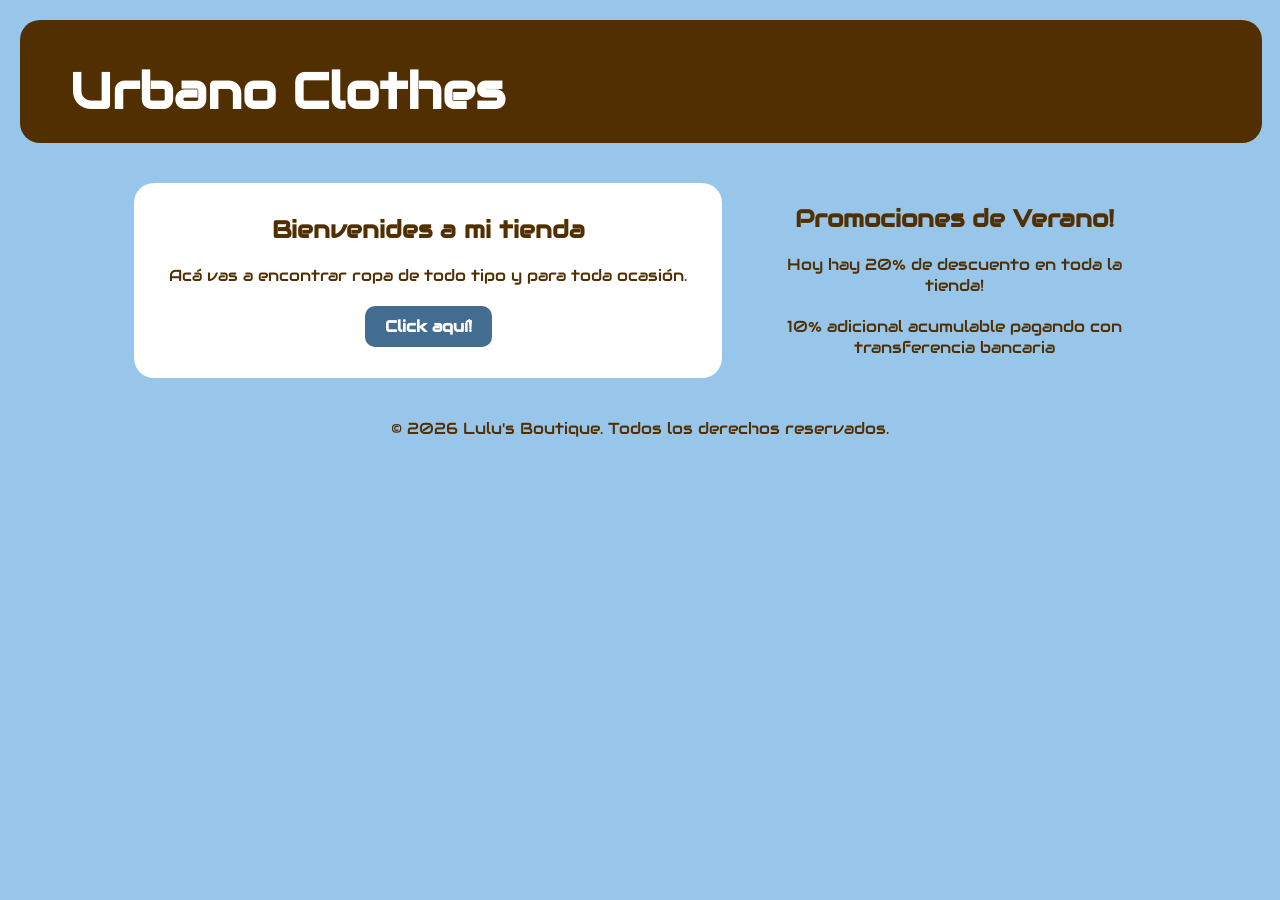
==== index.html @ 59c5aa85 "Agregue una imagen al fondo y cambie el esquema de colores de la pagina para que tenga mas sentido" ====
<!DOCTYPE html>
<html lang="es">
<head>
    <meta charset="UTF-8">
    <meta name="viewport" content="width=device-width, initial-scale=1.0">
    <link rel="preconnect" href="https://fonts.googleapis.com">
    <link rel="preconnect" href="https://fonts.gstatic.com" crossorigin>
    <link href="https://fonts.googleapis.com/css2?family=Audiowide&display=swap" rel="stylesheet">
    <link rel="stylesheet" href="style.css">
    <title>Urbano Clothes</title>
</head>
<body>
    <header class="header">
        <h1>Urbano Clothes</h1>
    </header>
    <main>
        
        <section class="introduccion">
            <h2>Bienvenides a mi tienda</h2>
            <p>Acá vas a encontrar ropa de todo tipo y para toda ocasión.</p>
            <button id="btn">Click aquí!</button>
        </section>
        <section class="promocion">
            <h2>Promociones de Verano!</h2>
            <p>Hoy hay 20% de descuento en toda la tienda!</p>
            <p>10% adicional acumulable pagando con transferencia bancaria</p>
        </section>
    </main>
    <footer>
        <p>© 2026 Lulu's Boutique. Todos los derechos reservados.</p>
    </footer>
</body>
</html>
---- style.css ----
*{
    margin: 0;
    padding: 0;
    box-sizing: border-box;
    font-family: "Audiowide", sans-serif;
}

body {
    background-image: url(https://images.unsplash.com/vector-1765798010015-26cc47ab6e90?fm=jpg&q=60&w=3000&auto=format&fit=crop&ixlib=rb-4.1.0&ixid=M3wxMjA3fDB8MHxwaG90by1wYWdlfHx8fGVufDB8fHx8fA%3D%3D);
    background-size: cover;
    background-repeat: no-repeat;
    background-attachment: fixed;
    background-color: #98c6eb;
    color: #512f00;
}

header{
    display: flex;
    font-size: 25px;
    justify-content: left;
    padding:20px 50px;
    margin: 20px;
    background-color: #512f00;
    color: #ffffff;
    border-radius: 20px;
    width: 97vw;
    height: auto;
}
main{
    display: flex;
    justify-content: center;
}
.introduccion{
    background-color: #ffffff;
    padding: 10px 35px;
    margin: 20px;
    border-radius: 20px;
    width: auto;
    height: auto;
    display: flex;
    flex-direction: column;
    justify-content: center;
    gap: 20px;;
}

.promocion{
    background-color: #98c6eb;
    padding: 20px;
    margin: 20px;
    border-radius: 20px;
    width: 30vw;
    height: auto;
    display: flex;
    flex-direction: column;
    gap: 20px;
}

footer,h1,main{
    text-align: center;
    margin-top: 20px;
}

#btn{   

    background-color: #426d91;
    color: white;
    border: none;
    padding: 10px 20px;
    cursor: pointer;
    align-self: center;
    border-radius: 10px;
    font-size: 16px;
    font-weight: bold;
}

/*media query*/

@media (max-width: 768px) {
    
    header {
        flex-direction: column; 
        height: auto; 
        padding: 20px; 
        gap: 15px; 
    }

    .introduccion {
        height: auto; 
        padding: 40px 20px;    
    }
}
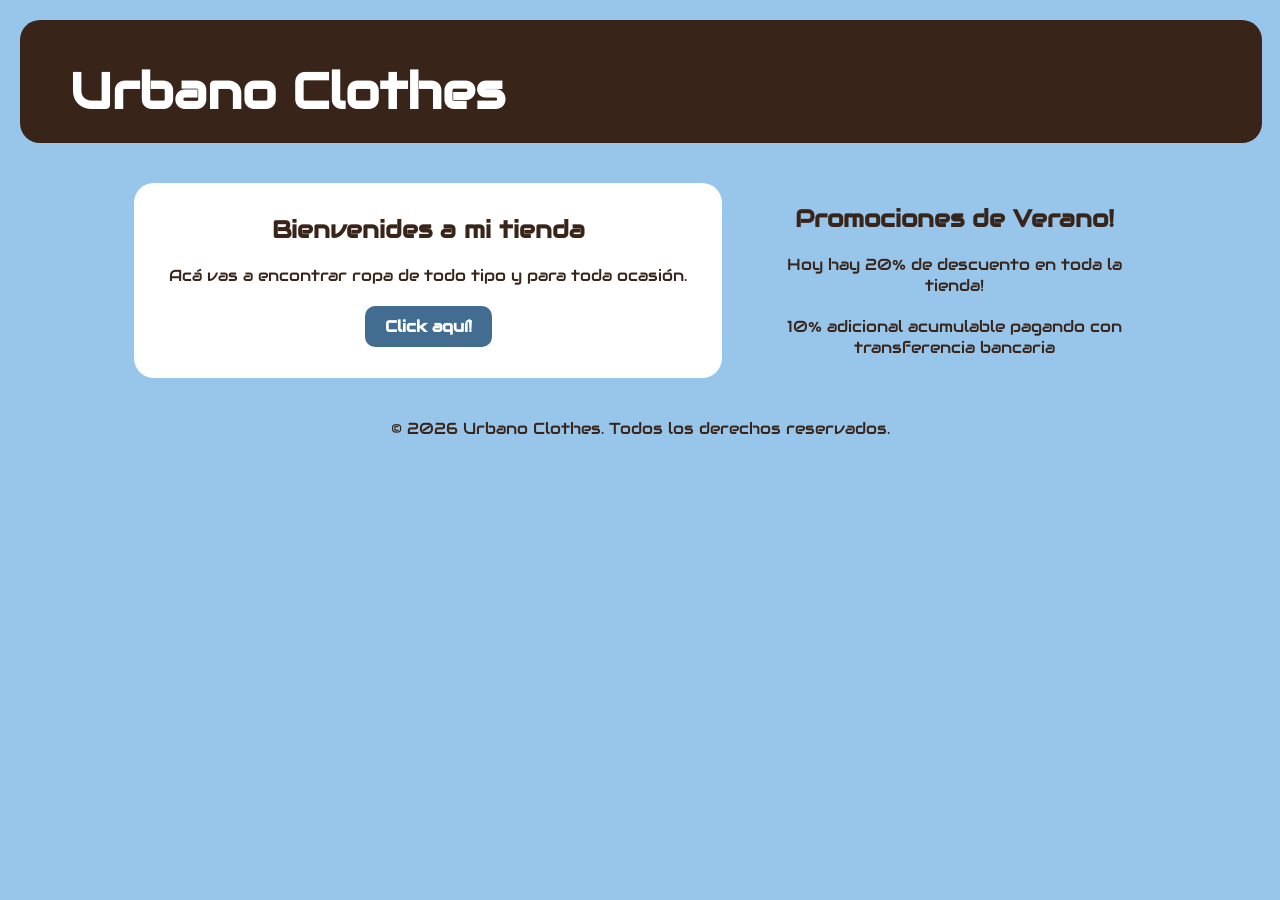
==== commit 5b4c55ae: "cambie el media query de promociones" ====
--- a/index.html
+++ b/index.html
@@ -27,7 +27,7 @@
         </section>
     </main>
     <footer>
-        <p>© 2026 Lulu's Boutique. Todos los derechos reservados.</p>
+        <p>© 2026 Urbano Clothes. Todos los derechos reservados.</p>
     </footer>
 </body>
 </html>
--- a/style.css
+++ b/style.css
@@ -3,6 +3,11 @@
     padding: 0;
     box-sizing: border-box;
     font-family: "Audiowide", sans-serif;
+}
+
+html{
+
+    scroll-behavior: smooth;
 }
 
 body {
@@ -11,7 +16,7 @@
     background-repeat: no-repeat;
     background-attachment: fixed;
     background-color: #98c6eb;
-    color: #512f00;
+    color: #382419;
 }
 
 header{
@@ -20,16 +25,18 @@
     justify-content: left;
     padding:20px 50px;
     margin: 20px;
-    background-color: #512f00;
+    background-color: #382419;
     color: #ffffff;
     border-radius: 20px;
     width: 97vw;
     height: auto;
 }
+
 main{
     display: flex;
     justify-content: center;
 }
+
 .introduccion{
     background-color: #ffffff;
     padding: 10px 35px;
@@ -88,4 +95,10 @@
         height: auto; 
         padding: 40px 20px;    
     }
+
+    .promocion {
+ 
+        height: auto; 
+        padding: 40px 20px;
+    }
 }
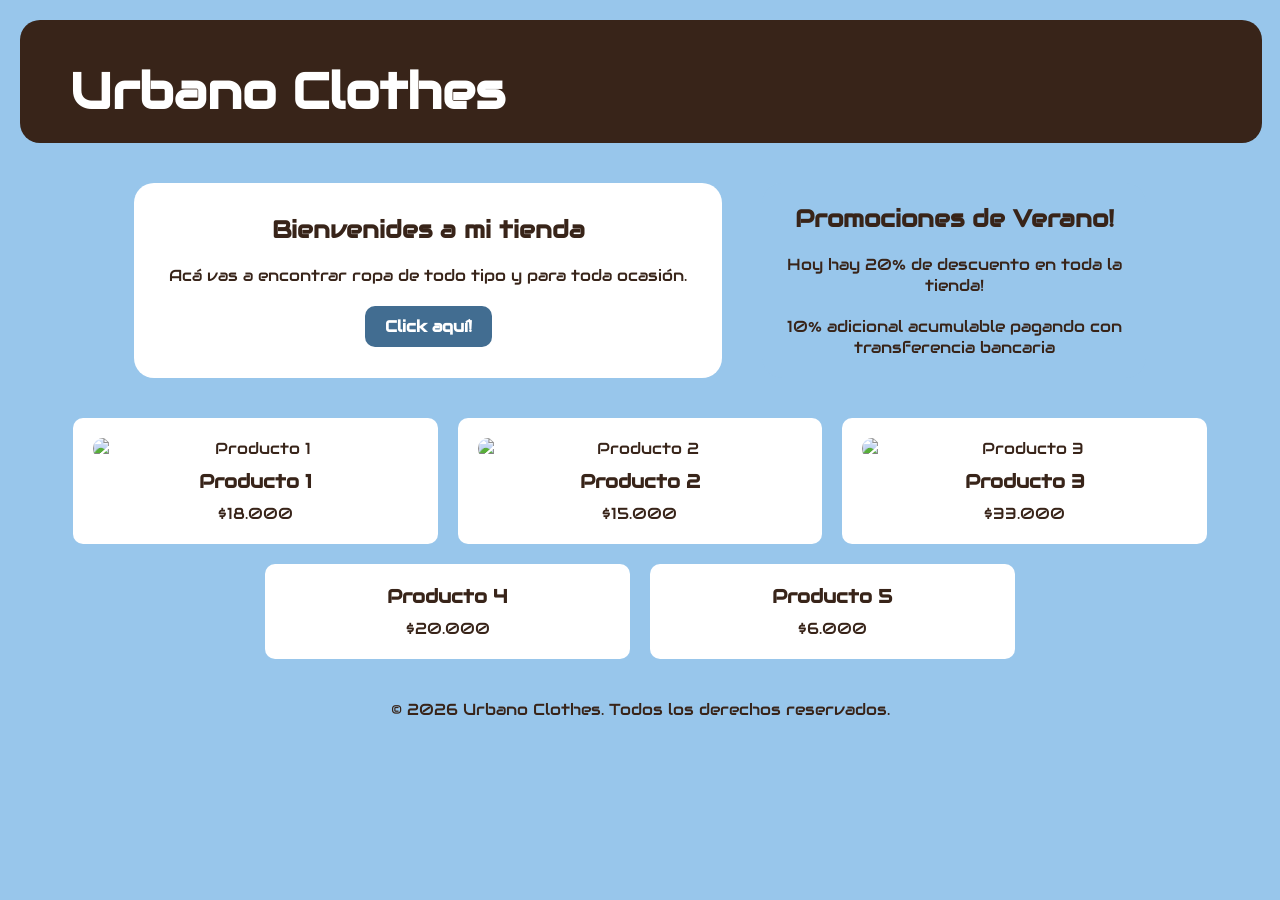
==== commit e0b4614c: "agregue fotos, hice columnas con boxes para los productos." ====
--- a/index.html
+++ b/index.html
@@ -25,6 +25,32 @@
             <p>Hoy hay 20% de descuento en toda la tienda!</p>
             <p>10% adicional acumulable pagando con transferencia bancaria</p>
         </section>
+
+        <div class="grillaProductos">
+            <div class="producto"> 
+                <img src="https://polamarketing.com/wp-content/uploads/2025/08/1.jpg" alt="Producto 1" class="imgProducto">
+                <h3>Producto 1</h3>
+                <p>$18.000</p>
+            </div>
+            <div class="producto"> 
+                <img src="https://img.magnific.com/free-photo/two-beautiful-women-posing-camera-fashionable-clothes_132075-14007.jpg?semt=ais_hybrid&w=740&q=80" alt="Producto 2" class="imgProducto">
+                <h3>Producto 2</h3>
+                <p>$15.000</p>
+            </div>
+            <div class="producto"> 
+                <img src="https://st2.depositphotos.com/1000689/10078/i/950/depositphotos_100781626-stock-photo-fashion-business-model-in-the.jpg" alt="Producto 3" class="imgProducto">
+                <h3>Producto 3</h3>
+                <p>$33.000</p>
+            </div>
+            <div class="producto"> 
+                <h3>Producto 4</h3>
+                <p>$20.000</p>
+            </div>
+            <div class="producto"> 
+                <h3>Producto 5</h3>
+                <p>$6.000</p>
+            </div>
+        </div>
     </main>
     <footer>
         <p>© 2026 Urbano Clothes. Todos los derechos reservados.</p>
--- a/style.css
+++ b/style.css
@@ -35,6 +35,7 @@
 main{
     display: flex;
     justify-content: center;
+    flex-wrap: wrap;
 }
 
 .introduccion{
@@ -62,11 +63,6 @@
     gap: 20px;
 }
 
-footer,h1,main{
-    text-align: center;
-    margin-top: 20px;
-}
-
 #btn{   
 
     background-color: #426d91;
@@ -80,6 +76,41 @@
     font-weight: bold;
 }
 
+.grillaProductos{
+    display: flex;
+    flex-wrap: wrap;
+    justify-content: center;
+    gap: 20px;
+    width: 95vw;
+    margin: 20px;
+}
+
+.producto{
+
+    background-color: white;
+    padding: 20px;
+    border-radius: 10px;
+    display: flex;
+    flex-direction: column;
+    gap: 10px;
+    text-align: center;
+    height: auto;
+    width: 30%;
+}
+
+.imgProducto {
+
+    width: 100%;
+    height: auto;
+    object-fit: cover;
+    border-radius: 10px;
+}
+
+footer,h1,main{
+    text-align: center;
+    margin-top: 20px;
+}
+
 /*media query*/
 
 @media (max-width: 768px) {
@@ -91,13 +122,19 @@
         gap: 15px; 
     }
 
+    main{
+        display: flex;
+        justify-content: center;
+    }
+
     .introduccion {
+        width: 40vw;
         height: auto; 
         padding: 40px 20px;    
     }
 
     .promocion {
- 
+        width: auto;
         height: auto; 
         padding: 40px 20px;
     }
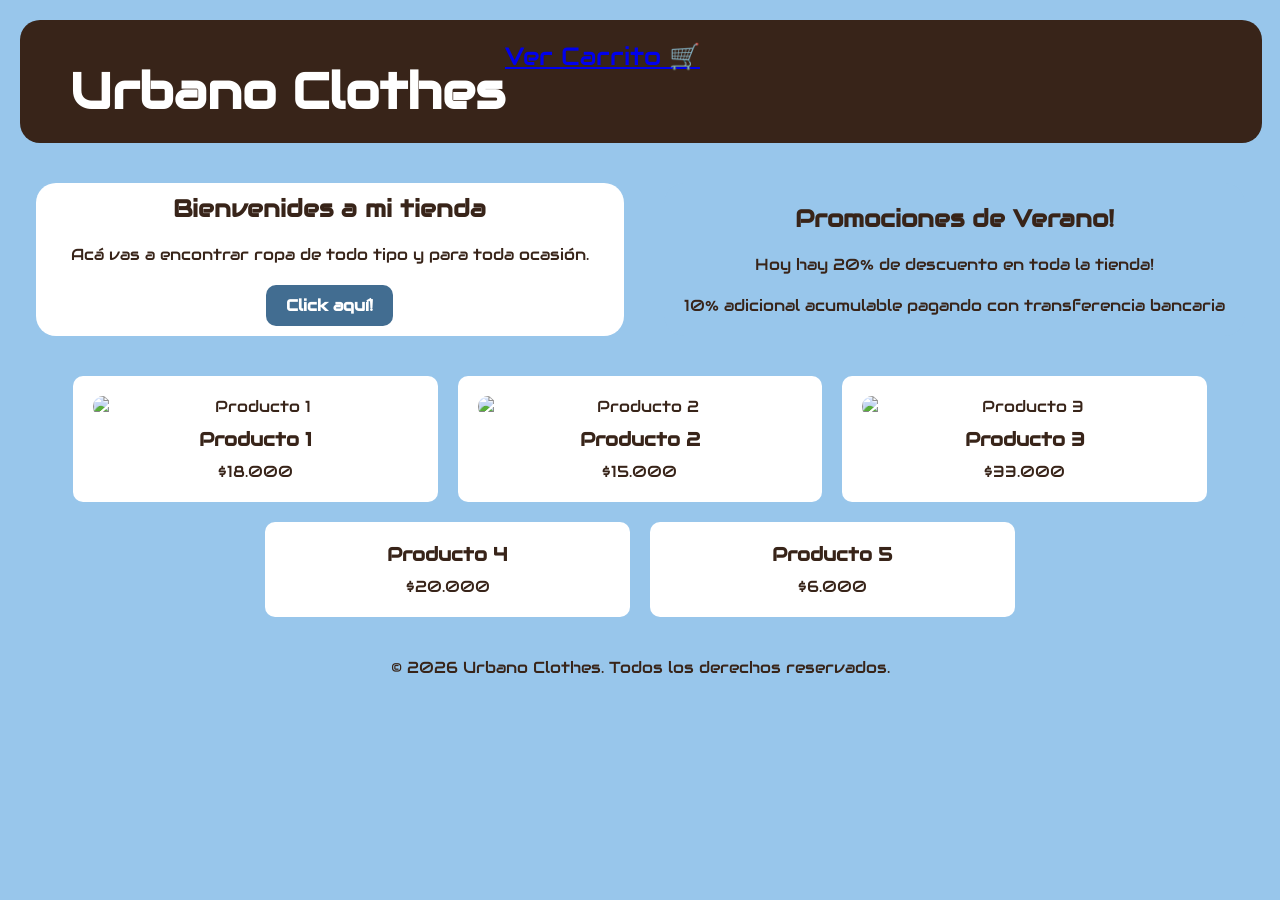
==== commit e2a3c8d0: "agregue el html y css del carrito" ====
--- a/index.html
+++ b/index.html
@@ -12,6 +12,7 @@
 <body>
     <header class="header">
         <h1>Urbano Clothes</h1>
+        <a href="carrito.html" class="link-nav">Ver Carrito 🛒</a>
     </header>
     <main>
         
--- a/style.css
+++ b/style.css
@@ -8,6 +8,8 @@
 html{
 
     scroll-behavior: smooth;
+    scrollbar-width: thin;
+    scrollbar-color: #382419 #98c6eb;
 }
 
 body {
@@ -56,10 +58,11 @@
     padding: 20px;
     margin: 20px;
     border-radius: 20px;
-    width: 30vw;
+    width: auto;
     height: auto;
     display: flex;
     flex-direction: column;
+    justify-content: center;
     gap: 20px;
 }
 
@@ -117,7 +120,8 @@
     
     header {
         flex-direction: column; 
-        height: auto; 
+        height: auto;
+        width: 90vw; 
         padding: 20px; 
         gap: 15px; 
     }
@@ -128,14 +132,19 @@
     }
 
     .introduccion {
-        width: 40vw;
+        width: 90vw;
         height: auto; 
         padding: 40px 20px;    
     }
 
     .promocion {
-        width: auto;
+        width: 90vw;
         height: auto; 
         padding: 40px 20px;
     }
+
+    .producto {
+        width: 80%;
+    }
 }
+
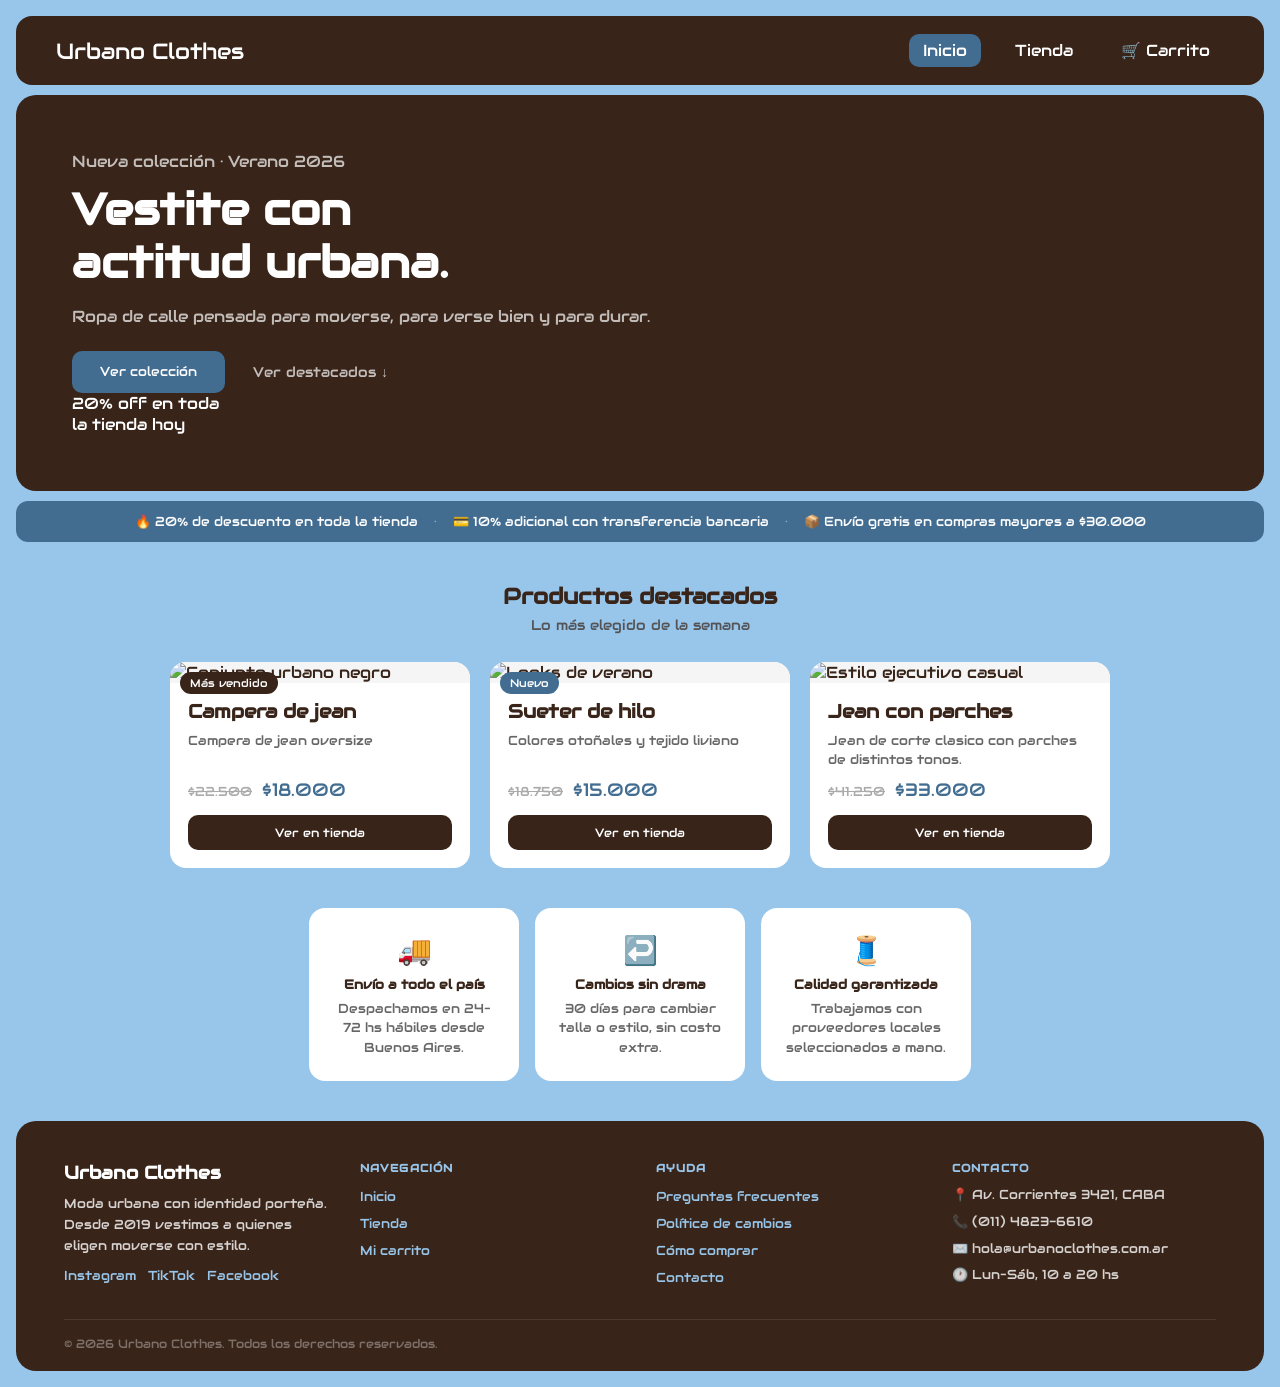
==== commit 70bb6cec: "Añadi la pagina de tienda, cambie las descripciones de los productos y agregue imagenes. Cambie todo" ====
--- a/index.html
+++ b/index.html
@@ -5,56 +5,177 @@
     <meta name="viewport" content="width=device-width, initial-scale=1.0">
     <link rel="preconnect" href="https://fonts.googleapis.com">
     <link rel="preconnect" href="https://fonts.gstatic.com" crossorigin>
-    <link href="https://fonts.googleapis.com/css2?family=Audiowide&display=swap" rel="stylesheet">
+    <link href="https://fonts.googleapis.com/css2?family=Audiowide&family=Inter:wght@400;600&display=swap" rel="stylesheet">
     <link rel="stylesheet" href="style.css">
+    <link rel="stylesheet" href="estilos/carrito.css">
     <title>Urbano Clothes</title>
 </head>
 <body>
+
+    <!-- HEADER -->
     <header class="header">
-        <h1>Urbano Clothes</h1>
-        <a href="carrito.html" class="link-nav">Ver Carrito 🛒</a>
+        <span class="header-logo">Urbano Clothes</span>
+        <nav class="nav-header">
+            <a href="index.html" class="link-nav link-nav--activo">Inicio</a>
+            <a href="pages/tienda.html" class="link-nav">Tienda</a>
+            <a href="pages/carrito.html" class="link-nav">🛒 Carrito</a>
+        </nav>
     </header>
+
+    <section class="hero">
+        <div class="hero-contenido">
+            <p class="hero-eyebrow">Nueva colección · Verano 2026</p>
+            <h2 class="hero-titulo">Vestite con<br>actitud urbana.</h2>
+            <p class="hero-subtitulo">Ropa de calle pensada para moverse, para verse bien y para durar.</p>
+            <div class="hero-botones">
+                <a href="pages/tienda.html" class="btn-hero-principal">Ver colección</a>
+                <a href="#destacados" class="btn-hero-secundario">Ver destacados ↓</a>
+            </div>
+        </div>
+        <div class="hero-badge">
+            <span class="badge-numero">20%</span>
+            <span class="badge-texto">off en toda<br>la tienda hoy</span>
+        </div>
+    </section>
+
+    <!-- BANNER PROMO -->
+    <div class="banner-promo">
+        <span>🔥 20% de descuento en toda la tienda</span>
+        <span class="separador">·</span>
+        <span>💳 10% adicional con transferencia bancaria</span>
+        <span class="separador">·</span>
+        <span>📦 Envío gratis en compras mayores a $30.000</span>
+    </div>
+
     <main>
-        
-        <section class="introduccion">
-            <h2>Bienvenides a mi tienda</h2>
-            <p>Acá vas a encontrar ropa de todo tipo y para toda ocasión.</p>
-            <button id="btn">Click aquí!</button>
-        </section>
-        <section class="promocion">
-            <h2>Promociones de Verano!</h2>
-            <p>Hoy hay 20% de descuento en toda la tienda!</p>
-            <p>10% adicional acumulable pagando con transferencia bancaria</p>
+
+        <!-- DESTACADOS -->
+        <section class="seccion-destacados" id="destacados">
+            <h2 class="seccion-titulo">Productos destacados</h2>
+            <p class="seccion-subtitulo">Lo más elegido de la semana</p>
+
+            <div class="grillaProductos">
+
+                <div class="producto">
+                    <div class="producto-imagen-wrapper">
+                        <img src="https://polamarketing.com/wp-content/uploads/2025/08/1.jpg" alt="Conjunto urbano negro" class="imgProducto">
+                        <span class="producto-tag">Más vendido</span>
+                    </div>
+                    <div class="producto-info">
+                        <h3>Campera de jean</h3>
+                        <p class="producto-descripcion">Campera de jean oversize</p>
+                        <div class="producto-precio-fila">
+                            <span class="precio-tachado">$22.500</span>
+                            <span class="precio-actual">$18.000</span>
+                        </div>
+                        <a href="pages/tienda.html" class="btn-ver">Ver en tienda</a>
+                    </div>
+                </div>
+
+                <div class="producto">
+                    <div class="producto-imagen-wrapper">
+                        <img src="https://img.magnific.com/free-photo/two-beautiful-women-posing-camera-fashionable-clothes_132075-14007.jpg?semt=ais_hybrid&w=740&q=80" alt="Looks de verano" class="imgProducto">
+                        <span class="producto-tag nuevo">Nuevo</span>
+                    </div>
+                    <div class="producto-info">
+                        <h3>Sueter de hilo</h3>
+                        <p class="producto-descripcion">Colores otoñales y tejido liviano</p>
+                        <div class="producto-precio-fila">
+                            <span class="precio-tachado">$18.750</span>
+                            <span class="precio-actual">$15.000</span>
+                        </div>
+                        <a href="pages/tienda.html" class="btn-ver">Ver en tienda</a>
+                    </div>
+                </div>
+
+                <div class="producto">
+                    <div class="producto-imagen-wrapper">
+                        <img src="https://st2.depositphotos.com/1000689/10078/i/950/depositphotos_100781626-stock-photo-fashion-business-model-in-the.jpg" alt="Estilo ejecutivo casual" class="imgProducto">
+                    </div>
+                    <div class="producto-info">
+                        <h3>Jean con parches</h3>
+                        <p class="producto-descripcion">Jean de corte clasico con parches de distintos tonos.</p>
+                        <div class="producto-precio-fila">
+                            <span class="precio-tachado">$41.250</span>
+                            <span class="precio-actual">$33.000</span>
+                        </div>
+                        <a href="pages/tienda.html" class="btn-ver">Ver en tienda</a>
+                    </div>
+                </div>
+
+            </div>
         </section>
 
-        <div class="grillaProductos">
-            <div class="producto"> 
-                <img src="https://polamarketing.com/wp-content/uploads/2025/08/1.jpg" alt="Producto 1" class="imgProducto">
-                <h3>Producto 1</h3>
-                <p>$18.000</p>
+    
+        <section class="seccion-valores">
+            <div class="valor-item">
+                <span class="valor-icono">🚚</span>
+                <h4>Envío a todo el país</h4>
+                <p>Despachamos en 24–72 hs hábiles desde Buenos Aires.</p>
             </div>
-            <div class="producto"> 
-                <img src="https://img.magnific.com/free-photo/two-beautiful-women-posing-camera-fashionable-clothes_132075-14007.jpg?semt=ais_hybrid&w=740&q=80" alt="Producto 2" class="imgProducto">
-                <h3>Producto 2</h3>
-                <p>$15.000</p>
+            <div class="valor-item">
+                <span class="valor-icono">↩️</span>
+                <h4>Cambios sin drama</h4>
+                <p>30 días para cambiar talla o estilo, sin costo extra.</p>
             </div>
-            <div class="producto"> 
-                <img src="https://st2.depositphotos.com/1000689/10078/i/950/depositphotos_100781626-stock-photo-fashion-business-model-in-the.jpg" alt="Producto 3" class="imgProducto">
-                <h3>Producto 3</h3>
-                <p>$33.000</p>
+            <div class="valor-item">
+                <span class="valor-icono">🧵</span>
+                <h4>Calidad garantizada</h4>
+                <p>Trabajamos con proveedores locales seleccionados a mano.</p>
             </div>
-            <div class="producto"> 
-                <h3>Producto 4</h3>
-                <p>$20.000</p>
+        </section>
+
+    </main>
+
+    <!-- FOOTER -->
+    <footer class="footer">
+        <div class="footer-grid">
+
+            <div class="footer-col">
+                <h3 class="footer-marca">Urbano Clothes</h3>
+                <p>Moda urbana con identidad porteña. Desde 2019 vestimos a quienes eligen moverse con estilo.</p>
+                <p class="footer-redes">
+                    <a href="#" class="footer-link-social">Instagram</a>
+                    <a href="#" class="footer-link-social">TikTok</a>
+                    <a href="#" class="footer-link-social">Facebook</a>
+                </p>
             </div>
-            <div class="producto"> 
-                <h3>Producto 5</h3>
-                <p>$6.000</p>
+
+            <div class="footer-col">
+                <h4 class="footer-titulo-col">Navegación</h4>
+                <ul class="footer-lista">
+                    <li><a href="index.html" class="footer-link">Inicio</a></li>
+                    <li><a href="pages/tienda.html" class="footer-link">Tienda</a></li>
+                    <li><a href="pages/carrito.html" class="footer-link">Mi carrito</a></li>
+                </ul>
             </div>
+
+            <div class="footer-col">
+                <h4 class="footer-titulo-col">Ayuda</h4>
+                <ul class="footer-lista">
+                    <li><a href="#" class="footer-link">Preguntas frecuentes</a></li>
+                    <li><a href="#" class="footer-link">Política de cambios</a></li>
+                    <li><a href="#" class="footer-link">Cómo comprar</a></li>
+                    <li><a href="#" class="footer-link">Contacto</a></li>
+                </ul>
+            </div>
+
+            <div class="footer-col">
+                <h4 class="footer-titulo-col">Contacto</h4>
+                <ul class="footer-lista footer-lista--info">
+                    <li>📍 Av. Corrientes 3421, CABA</li>
+                    <li>📞 (011) 4823-6610</li>
+                    <li>✉️ hola@urbanoclothes.com.ar</li>
+                    <li>🕐 Lun–Sáb, 10 a 20 hs</li>
+                </ul>
+            </div>
+
         </div>
-    </main>
-    <footer>
-        <p>© 2026 Urbano Clothes. Todos los derechos reservados.</p>
+
+        <div class="footer-bottom">
+            <p>© 2026 Urbano Clothes. Todos los derechos reservados.</p>
+        </div>
     </footer>
+
 </body>
 </html>
--- a/style.css
+++ b/style.css
@@ -1,150 +1,240 @@
-*{
-    margin: 0;
-    padding: 0;
-    box-sizing: border-box;
+* { margin: 0; padding: 0; box-sizing: border-box; }
+
+html { scroll-behavior: smooth; }
+
+body {
     font-family: "Audiowide", sans-serif;
-}
-
-html{
-
-    scroll-behavior: smooth;
-    scrollbar-width: thin;
-    scrollbar-color: #382419 #98c6eb;
-}
-
-body {
+    background-color: #98c6eb;
     background-image: url(https://images.unsplash.com/vector-1765798010015-26cc47ab6e90?fm=jpg&q=60&w=3000&auto=format&fit=crop&ixlib=rb-4.1.0&ixid=M3wxMjA3fDB8MHxwaG90by1wYWdlfHx8fGVufDB8fHx8fA%3D%3D);
     background-size: cover;
     background-repeat: no-repeat;
     background-attachment: fixed;
-    background-color: #98c6eb;
     color: #382419;
 }
 
-header{
-    display: flex;
-    font-size: 25px;
-    justify-content: left;
-    padding:20px 50px;
-    margin: 20px;
-    background-color: #382419;
-    color: #ffffff;
+/* HEADER */
+.header {
+    display: flex;
+    align-items: center;
+    justify-content: space-between;
+    padding: 18px 40px;
+    margin: 16px 16px 0;
+    background-color: #382419;
+    border-radius: 16px;
+}
+
+.header-logo {
+    font-size: 22px;
+    color: #ffffff;
+}
+
+/* HERO */
+.hero {
+    background-color: #382419;
+    margin: 10px 16px 0;
     border-radius: 20px;
-    width: 97vw;
-    height: auto;
-}
-
-main{
+    padding: 56px;
+    color: #ffffff;
+}
+
+.hero p { margin-bottom: 12px; color: rgba(255,255,255,0.7); }
+
+.hero h2 {
+    font-size: clamp(26px, 4vw, 44px);
+    line-height: 1.2;
+    margin-bottom: 16px;
+}
+
+.hero-botones { display: flex; gap: 12px; flex-wrap: wrap; margin-top: 24px; }
+
+.btn-hero-principal {
+    background-color: #426d91;
+    color: #ffffff;
+    text-decoration: none;
+    padding: 12px 28px;
+    border-radius: 10px;
+    font-size: 13px;
+}
+
+.btn-hero-secundario {
+    color: rgba(255,255,255,0.7);
+    text-decoration: none;
+    padding: 12px 16px;
+    font-size: 14px;
+}
+
+/* BANNER PROMO */
+.banner-promo {
+    background-color: #426d91;
+    color: #ffffff;
+    margin: 10px 16px 0;
+    border-radius: 12px;
+    padding: 12px 24px;
     display: flex;
     justify-content: center;
-    flex-wrap: wrap;
-}
-
-.introduccion{
-    background-color: #ffffff;
-    padding: 10px 35px;
-    margin: 20px;
-    border-radius: 20px;
-    width: auto;
-    height: auto;
-    display: flex;
-    flex-direction: column;
-    justify-content: center;
-    gap: 20px;;
-}
-
-.promocion{
-    background-color: #98c6eb;
-    padding: 20px;
-    margin: 20px;
-    border-radius: 20px;
-    width: auto;
-    height: auto;
-    display: flex;
-    flex-direction: column;
+    gap: 16px;
+    flex-wrap: wrap;
+    font-size: 13px;
+    text-align: center;
+}
+
+.separador { opacity: 0.4; }
+
+/* MAIN */
+main { padding: 0 16px; }
+
+.seccion-destacados { margin-top: 40px; }
+
+.seccion-titulo { font-size: 22px; text-align: center; margin-bottom: 6px; }
+
+.seccion-subtitulo {
+    text-align: center;
+    font-size: 14px;
+    margin-bottom: 28px;
+    opacity: 0.7;
+}
+
+/* PRODUCTOS */
+.grillaProductos {
+    display: flex;
+    flex-wrap: wrap;
     justify-content: center;
     gap: 20px;
 }
 
-#btn{   
-
-    background-color: #426d91;
-    color: white;
-    border: none;
-    padding: 10px 20px;
-    cursor: pointer;
-    align-self: center;
-    border-radius: 10px;
-    font-size: 16px;
-    font-weight: bold;
-}
-
-.grillaProductos{
-    display: flex;
-    flex-wrap: wrap;
-    justify-content: center;
-    gap: 20px;
-    width: 95vw;
-    margin: 20px;
-}
-
-.producto{
-
-    background-color: white;
-    padding: 20px;
-    border-radius: 10px;
+.producto {
+    background-color: #ffffff;
+    border-radius: 16px;
+    overflow: hidden;
+    width: 300px;
     display: flex;
     flex-direction: column;
-    gap: 10px;
-    text-align: center;
-    height: auto;
-    width: 30%;
-}
+}
+
+.producto-imagen-wrapper { position: relative; }
 
 .imgProducto {
-
     width: 100%;
     height: auto;
-    object-fit: cover;
+    max-height: 300px;
+    object-fit: contain;
+    display: block;
+    background-color: #f5f5f5;
+}
+
+.producto-tag {
+    position: absolute;
+    top: 10px;
+    left: 10px;
+    background-color: #382419;
+    color: #ffffff;
+    font-size: 11px;
+    padding: 4px 10px;
+    border-radius: 20px;
+}
+
+.producto-tag.nuevo { background-color: #426d91; }
+
+.producto-info {
+    padding: 16px 18px 18px;
+    display: flex;
+    flex-direction: column;
+    flex-grow: 1;
+    gap: 8px;
+}
+
+.producto-descripcion { font-size: 13px; color: #666; line-height: 1.5; flex-grow: 1; }
+
+.producto-precio-fila { display: flex; align-items: baseline; gap: 10px; }
+
+.precio-tachado { font-size: 13px; color: #aaa; text-decoration: line-through; }
+
+.precio-actual { font-size: 18px; color: #426d91; }
+
+.btn-ver {
+    display: block;
+    text-align: center;
+    background-color: #382419;
+    color: #ffffff;
+    text-decoration: none;
+    padding: 10px;
     border-radius: 10px;
-}
-
-footer,h1,main{
-    text-align: center;
-    margin-top: 20px;
-}
-
-/*media query*/
-
+    font-size: 12px;
+    margin-top: 6px;
+}
+
+/* VALORES */
+.seccion-valores {
+    display: flex;
+    justify-content: center;
+    gap: 16px;
+    flex-wrap: wrap;
+    margin: 40px 0;
+}
+
+.valor-item {
+    background-color: #ffffff;
+    border-radius: 16px;
+    padding: 24px;
+    text-align: center;
+    width: 210px;
+}
+
+.valor-icono { font-size: 28px; display: block; margin-bottom: 8px; }
+.valor-item h4 { font-size: 13px; margin-bottom: 6px; }
+.valor-item p { font-size: 13px; color: #666; line-height: 1.5; }
+
+/* FOOTER */
+.footer {
+    background-color: #382419;
+    color: rgba(255,255,255,0.8);
+    margin: 0 16px 16px;
+    border-radius: 20px;
+    padding: 40px 48px 20px;
+}
+
+.footer-grid { display: flex; gap: 32px; flex-wrap: wrap; margin-bottom: 32px; }
+
+.footer-col { flex: 1; min-width: 150px; display: flex; flex-direction: column; gap: 10px; }
+
+.footer-marca { font-size: 18px; color: #ffffff; }
+.footer-col > p { font-size: 13px; line-height: 1.6; }
+
+.footer-redes { display: flex; gap: 12px; }
+.footer-link-social, .footer-link { color: #98c6eb; text-decoration: none; font-size: 13px; }
+
+.footer-titulo-col {
+    font-size: 11px;
+    text-transform: uppercase;
+    letter-spacing: 0.1em;
+    color: #98c6eb;
+}
+
+.footer-lista { list-style: none; display: flex; flex-direction: column; gap: 6px; }
+.footer-lista--info li { font-size: 13px; line-height: 1.6; }
+
+.footer-bottom {
+    border-top: 1px solid rgba(255,255,255,0.1);
+    padding-top: 16px;
+    font-size: 12px;
+    color: rgba(255,255,255,0.35);
+    display: flex;
+    justify-content: space-between;
+    flex-wrap: wrap;
+    gap: 6px;
+}
+
+/* MEDIA QUERY */
 @media (max-width: 768px) {
-    
-    header {
-        flex-direction: column; 
-        height: auto;
-        width: 90vw; 
-        padding: 20px; 
-        gap: 15px; 
-    }
-
-    main{
-        display: flex;
-        justify-content: center;
-    }
-
-    .introduccion {
-        width: 90vw;
-        height: auto; 
-        padding: 40px 20px;    
-    }
-
-    .promocion {
-        width: 90vw;
-        height: auto; 
-        padding: 40px 20px;
-    }
-
-    .producto {
-        width: 80%;
-    }
-}
-
+    .header { flex-direction: column; gap: 12px; margin: 10px 10px 0; text-align: center; }
+    .hero { padding: 36px 24px; margin: 10px 10px 0; text-align: center; }
+    .hero-botones { justify-content: center; }
+    .banner-promo { flex-direction: column; margin: 10px 10px 0; }
+    .separador { display: none; }
+    main { padding: 0 10px; }
+    .producto { width: 90%; }
+    .valor-item { width: 90%; }
+    .footer { padding: 28px 20px 16px; margin: 0 10px 10px; }
+    .footer-grid { flex-direction: column; }
+    .footer-bottom { flex-direction: column; text-align: center; }
+}
--- a/estilos/carrito.css
+++ b/estilos/carrito.css
@@ -0,0 +1,264 @@
+/* ============================================
+   CARRITO - estilos/carrito.css
+   Complementa style.css (no lo reemplaza)
+   ============================================ */
+
+/* --- Nav del header (reutilizable en todas las páginas) --- */
+
+.nav-header {
+    display: flex;
+    gap: 20px;
+    align-items: center;
+    margin-left: auto;
+}
+
+.link-nav {
+    color: #ffffff;
+    text-decoration: none;
+    font-size: 16px;
+    padding: 6px 14px;
+    border-radius: 10px;
+    transition: background-color 0.2s;
+}
+
+.link-nav:hover {
+    background-color: rgba(255, 255, 255, 0.15);
+}
+
+.link-nav--activo {
+    background-color: #426d91;
+}
+
+/* --- Sección del carrito --- */
+
+.carrito {
+    background-color: #ffffff;
+    padding: 30px;
+    margin: 20px auto;
+    border-radius: 20px;
+    width: 90vw;
+    max-width: 600px;
+    display: flex;
+    flex-direction: column;
+    gap: 20px;
+    color: #382419;
+}
+
+.carrito h2 {
+    text-align: center;
+    font-size: 22px;
+    padding-bottom: 15px;
+    border-bottom: 2px solid #98c6eb;
+    margin: 0;
+}
+
+/* --- Lista de items --- */
+
+.itemsCarrito {
+    display: flex;
+    flex-direction: column;
+    gap: 12px;
+    max-height: 400px;
+    overflow-y: auto;
+    padding-right: 4px;
+
+    scrollbar-width: thin;
+    scrollbar-color: #382419 #98c6eb;
+}
+
+.itemCarrito {
+    display: flex;
+    align-items: center;
+    gap: 12px;
+    background-color: #98c6eb;
+    padding: 12px;
+    border-radius: 12px;
+}
+
+.imgItemCarrito {
+    width: 65px;
+    height: 65px;
+    object-fit: cover;
+    border-radius: 8px;
+    flex-shrink: 0;
+}
+
+.detallesItem {
+    display: flex;
+    flex-direction: column;
+    gap: 4px;
+    flex-grow: 1;
+}
+
+.detallesItem h4 {
+    margin: 0;
+    font-size: 14px;
+}
+
+.precioItem {
+    margin: 0;
+    font-size: 14px;
+    font-weight: bold;
+    color: #426d91;
+}
+
+/* --- Controles de cantidad --- */
+
+.cantidadItem {
+    display: flex;
+    align-items: center;
+    gap: 10px;
+    margin-top: 4px;
+}
+
+.btnCantidad {
+    background-color: #382419;
+    color: white;
+    border: none;
+    width: 26px;
+    height: 26px;
+    border-radius: 6px;
+    cursor: pointer;
+    font-weight: bold;
+    font-size: 16px;
+    font-family: "Audiowide", sans-serif;
+    line-height: 1;
+    transition: background-color 0.2s;
+}
+
+.btnCantidad:hover {
+    background-color: #426d91;
+}
+
+.numeroItem {
+    min-width: 20px;
+    text-align: center;
+    font-weight: bold;
+}
+
+/* --- Botón eliminar --- */
+
+.btnEliminar {
+    background-color: #382419;
+    color: white;
+    border: none;
+    width: 32px;
+    height: 32px;
+    border-radius: 6px;
+    cursor: pointer;
+    font-weight: bold;
+    font-size: 14px;
+    font-family: "Audiowide", sans-serif;
+    flex-shrink: 0;
+    transition: background-color 0.2s;
+}
+
+.btnEliminar:hover {
+    background-color: #c0392b;
+}
+
+/* --- Resumen de precios --- */
+
+.resumenCarrito {
+    display: flex;
+    flex-direction: column;
+    gap: 8px;
+    border-top: 2px solid #98c6eb;
+    padding-top: 15px;
+}
+
+.resumenLinea {
+    display: flex;
+    justify-content: space-between;
+    font-size: 14px;
+}
+
+.resumenLinea.descuento {
+    color: #426d91;
+}
+
+.resumenLinea.total {
+    font-size: 18px;
+    font-weight: bold;
+    color: #382419;
+    border-top: 1px solid #98c6eb;
+    padding-top: 10px;
+    margin-top: 4px;
+}
+
+/* --- Botones de acción --- */
+
+.accionesCarrito {
+    display: flex;
+    gap: 10px;
+}
+
+.btnPrincipal {
+    background-color: #426d91;
+    color: white;
+    border: none;
+    padding: 12px 20px;
+    cursor: pointer;
+    border-radius: 10px;
+    font-size: 15px;
+    font-weight: bold;
+    flex-grow: 2;
+    font-family: "Audiowide", sans-serif;
+    transition: background-color 0.2s;
+}
+
+.btnPrincipal:hover {
+    background-color: #355778;
+}
+
+.btnSecundario {
+    background-color: #382419;
+    color: white;
+    border: none;
+    padding: 12px 20px;
+    cursor: pointer;
+    border-radius: 10px;
+    font-size: 15px;
+    font-weight: bold;
+    flex-grow: 1;
+    font-family: "Audiowide", sans-serif;
+    transition: background-color 0.2s;
+}
+
+.btnSecundario:hover {
+    background-color: #5a3a28;
+}
+
+/* --- Media query --- */
+
+@media (max-width: 768px) {
+
+    .nav-header {
+        gap: 10px;
+    }
+
+    .link-nav {
+        font-size: 13px;
+        padding: 5px 10px;
+    }
+
+    .carrito {
+        width: 92vw;
+        padding: 20px;
+    }
+
+    .imgItemCarrito {
+        width: 50px;
+        height: 50px;
+    }
+
+    .accionesCarrito {
+        flex-direction: column;
+    }
+
+    .btnPrincipal,
+    .btnSecundario {
+        flex-grow: unset;
+        width: 100%;
+    }
+}
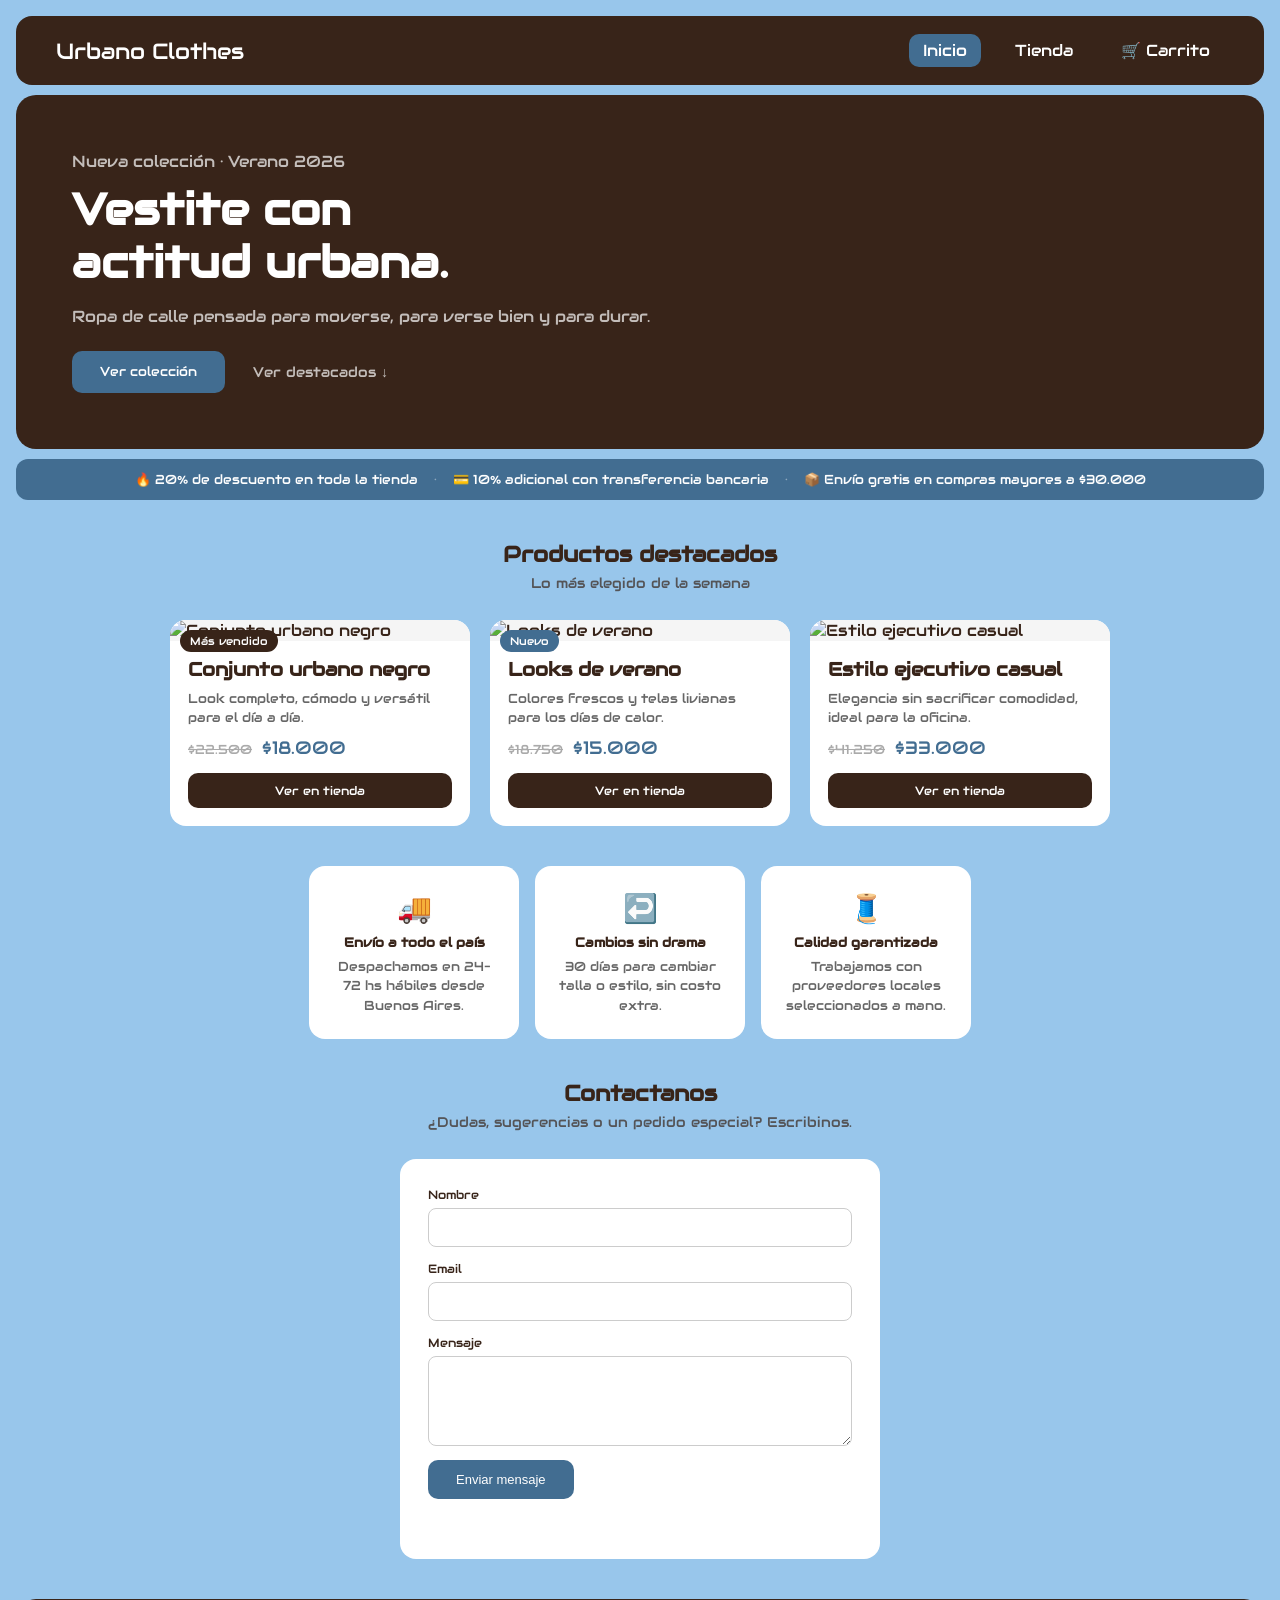
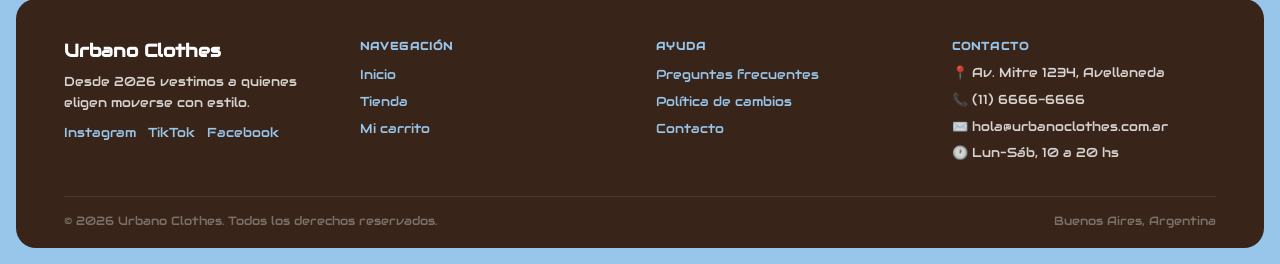
==== commit 15747c65: "agregue el javascript" ====
--- a/index.html
+++ b/index.html
@@ -5,40 +5,32 @@
     <meta name="viewport" content="width=device-width, initial-scale=1.0">
     <link rel="preconnect" href="https://fonts.googleapis.com">
     <link rel="preconnect" href="https://fonts.gstatic.com" crossorigin>
-    <link href="https://fonts.googleapis.com/css2?family=Audiowide&family=Inter:wght@400;600&display=swap" rel="stylesheet">
+    <link href="https://fonts.googleapis.com/css2?family=Audiowide&display=swap" rel="stylesheet">
     <link rel="stylesheet" href="style.css">
     <link rel="stylesheet" href="estilos/carrito.css">
     <title>Urbano Clothes</title>
 </head>
 <body>
 
-    <!-- HEADER -->
     <header class="header">
         <span class="header-logo">Urbano Clothes</span>
         <nav class="nav-header">
             <a href="index.html" class="link-nav link-nav--activo">Inicio</a>
             <a href="pages/tienda.html" class="link-nav">Tienda</a>
-            <a href="pages/carrito.html" class="link-nav">🛒 Carrito</a>
+            <a href="pages/carrito.html" class="link-nav">🛒 Carrito <span class="contador-carrito">0</span></a>
         </nav>
     </header>
 
     <section class="hero">
-        <div class="hero-contenido">
-            <p class="hero-eyebrow">Nueva colección · Verano 2026</p>
-            <h2 class="hero-titulo">Vestite con<br>actitud urbana.</h2>
-            <p class="hero-subtitulo">Ropa de calle pensada para moverse, para verse bien y para durar.</p>
-            <div class="hero-botones">
-                <a href="pages/tienda.html" class="btn-hero-principal">Ver colección</a>
-                <a href="#destacados" class="btn-hero-secundario">Ver destacados ↓</a>
-            </div>
-        </div>
-        <div class="hero-badge">
-            <span class="badge-numero">20%</span>
-            <span class="badge-texto">off en toda<br>la tienda hoy</span>
+        <p>Nueva colección · Verano 2026</p>
+        <h2>Vestite con<br>actitud urbana.</h2>
+        <p>Ropa de calle pensada para moverse, para verse bien y para durar.</p>
+        <div class="hero-botones">
+            <a href="pages/tienda.html" class="btn-hero-principal">Ver colección</a>
+            <a href="#destacados" class="btn-hero-secundario">Ver destacados ↓</a>
         </div>
     </section>
 
-    <!-- BANNER PROMO -->
     <div class="banner-promo">
         <span>🔥 20% de descuento en toda la tienda</span>
         <span class="separador">·</span>
@@ -49,7 +41,6 @@
 
     <main>
 
-        <!-- DESTACADOS -->
         <section class="seccion-destacados" id="destacados">
             <h2 class="seccion-titulo">Productos destacados</h2>
             <p class="seccion-subtitulo">Lo más elegido de la semana</p>
@@ -62,8 +53,8 @@
                         <span class="producto-tag">Más vendido</span>
                     </div>
                     <div class="producto-info">
-                        <h3>Campera de jean</h3>
-                        <p class="producto-descripcion">Campera de jean oversize</p>
+                        <h3>Conjunto urbano negro</h3>
+                        <p class="producto-descripcion">Look completo, cómodo y versátil para el día a día.</p>
                         <div class="producto-precio-fila">
                             <span class="precio-tachado">$22.500</span>
                             <span class="precio-actual">$18.000</span>
@@ -78,8 +69,8 @@
                         <span class="producto-tag nuevo">Nuevo</span>
                     </div>
                     <div class="producto-info">
-                        <h3>Sueter de hilo</h3>
-                        <p class="producto-descripcion">Colores otoñales y tejido liviano</p>
+                        <h3>Looks de verano</h3>
+                        <p class="producto-descripcion">Colores frescos y telas livianas para los días de calor.</p>
                         <div class="producto-precio-fila">
                             <span class="precio-tachado">$18.750</span>
                             <span class="precio-actual">$15.000</span>
@@ -93,8 +84,8 @@
                         <img src="https://st2.depositphotos.com/1000689/10078/i/950/depositphotos_100781626-stock-photo-fashion-business-model-in-the.jpg" alt="Estilo ejecutivo casual" class="imgProducto">
                     </div>
                     <div class="producto-info">
-                        <h3>Jean con parches</h3>
-                        <p class="producto-descripcion">Jean de corte clasico con parches de distintos tonos.</p>
+                        <h3>Estilo ejecutivo casual</h3>
+                        <p class="producto-descripcion">Elegancia sin sacrificar comodidad, ideal para la oficina.</p>
                         <div class="producto-precio-fila">
                             <span class="precio-tachado">$41.250</span>
                             <span class="precio-actual">$33.000</span>
@@ -106,7 +97,6 @@
             </div>
         </section>
 
-    
         <section class="seccion-valores">
             <div class="valor-item">
                 <span class="valor-icono">🚚</span>
@@ -125,22 +115,44 @@
             </div>
         </section>
 
+        <section class="seccion-contacto" id="contacto">
+            <h2 class="seccion-titulo">Contactanos</h2>
+            <p class="seccion-subtitulo">¿Dudas, sugerencias o un pedido especial? Escribinos.</p>
+
+            <form id="formContacto" class="formContacto" action="https://formspree.io/f/xgobjrdk" method="POST">
+                <div class="campoFormulario">
+                    <label for="nombre">Nombre</label>
+                    <input type="text" id="nombre" name="nombre" required>
+                </div>
+
+                <div class="campoFormulario">
+                    <label for="email">Email</label>
+                    <input type="email" id="email" name="email" required>
+                </div>
+
+                <div class="campoFormulario">
+                    <label for="mensaje">Mensaje</label>
+                    <textarea id="mensaje" name="mensaje" rows="4" required></textarea>
+                </div>
+
+                <button type="submit" class="btn-hero-principal">Enviar mensaje</button>
+                <p id="estadoFormulario" class="estadoFormulario"></p>
+            </form>
+        </section>
+
     </main>
 
-    <!-- FOOTER -->
     <footer class="footer">
         <div class="footer-grid">
-
             <div class="footer-col">
                 <h3 class="footer-marca">Urbano Clothes</h3>
-                <p>Moda urbana con identidad porteña. Desde 2019 vestimos a quienes eligen moverse con estilo.</p>
-                <p class="footer-redes">
+                <p>Desde 2026 vestimos a quienes eligen moverse con estilo.</p>
+                <div class="footer-redes">
                     <a href="#" class="footer-link-social">Instagram</a>
                     <a href="#" class="footer-link-social">TikTok</a>
                     <a href="#" class="footer-link-social">Facebook</a>
-                </p>
+                </div>
             </div>
-
             <div class="footer-col">
                 <h4 class="footer-titulo-col">Navegación</h4>
                 <ul class="footer-lista">
@@ -149,33 +161,32 @@
                     <li><a href="pages/carrito.html" class="footer-link">Mi carrito</a></li>
                 </ul>
             </div>
-
             <div class="footer-col">
                 <h4 class="footer-titulo-col">Ayuda</h4>
                 <ul class="footer-lista">
                     <li><a href="#" class="footer-link">Preguntas frecuentes</a></li>
                     <li><a href="#" class="footer-link">Política de cambios</a></li>
-                    <li><a href="#" class="footer-link">Cómo comprar</a></li>
                     <li><a href="#" class="footer-link">Contacto</a></li>
                 </ul>
             </div>
-
             <div class="footer-col">
                 <h4 class="footer-titulo-col">Contacto</h4>
                 <ul class="footer-lista footer-lista--info">
-                    <li>📍 Av. Corrientes 3421, CABA</li>
-                    <li>📞 (011) 4823-6610</li>
+                    <li>📍 Av. Mitre 1234, Avellaneda</li>
+                    <li>📞 (11) 6666-6666</li>
                     <li>✉️ hola@urbanoclothes.com.ar</li>
                     <li>🕐 Lun–Sáb, 10 a 20 hs</li>
                 </ul>
             </div>
-
         </div>
-
         <div class="footer-bottom">
             <p>© 2026 Urbano Clothes. Todos los derechos reservados.</p>
+            <p>Buenos Aires, Argentina</p>
         </div>
     </footer>
 
+    <script src="js/carrito.js"></script>
+    <script src="js/contacto.js"></script>
+
 </body>
 </html>
--- a/style.css
+++ b/style.css
@@ -28,6 +28,16 @@
     color: #ffffff;
 }
 
+.contador-carrito {
+    background-color: #426d91;
+    color: #ffffff;
+    font-size: 11px;
+    padding: 1px 7px;
+    border-radius: 10px;
+    margin-left: 4px;
+    display: none;
+}
+
 /* HERO */
 .hero {
     background-color: #382419;
@@ -223,6 +233,54 @@
     flex-wrap: wrap;
     gap: 6px;
 }
+
+/* AVISO TOAST */
+.aviso-toast {
+    position: fixed;
+    bottom: 24px;
+    left: 50%;
+    transform: translateX(-50%) translateY(20px);
+    background-color: #382419;
+    color: #ffffff;
+    padding: 12px 22px;
+    border-radius: 10px;
+    font-size: 13px;
+    opacity: 0;
+    transition: opacity 0.3s, transform 0.3s;
+    z-index: 200;
+}
+
+.aviso-toast--visible {
+    opacity: 1;
+    transform: translateX(-50%) translateY(0);
+}
+
+/* CONTACTO */
+.seccion-contacto { margin: 40px 0; }
+
+.formContacto {
+    background-color: #ffffff;
+    max-width: 480px;
+    margin: 0 auto;
+    padding: 28px;
+    border-radius: 16px;
+    display: flex;
+    flex-direction: column;
+    gap: 14px;
+}
+
+.campoFormulario { display: flex; flex-direction: column; gap: 6px; }
+.campoFormulario label { font-size: 12px; }
+.campoFormulario input, .campoFormulario textarea {
+    font-family: inherit; font-size: 13px; padding: 10px 12px;
+    border: 1px solid #ccc; border-radius: 8px; resize: vertical;
+}
+
+.formContacto button { align-self: flex-start; border: none; cursor: pointer; }
+
+.estadoFormulario { font-size: 13px; min-height: 18px; }
+.estadoFormulario--ok { color: #2e7d32; }
+.estadoFormulario--error { color: #c0392b; }
 
 /* MEDIA QUERY */
 @media (max-width: 768px) {
--- a/estilos/carrito.css
+++ b/estilos/carrito.css
@@ -2,6 +2,17 @@
    CARRITO - estilos/carrito.css
    Complementa style.css (no lo reemplaza)
    ============================================ */
+
+.carritoVacio {
+    text-align: center;
+    padding: 30px 10px;
+    font-size: 14px;
+}
+
+.carritoVacio a {
+    color: #426d91;
+    font-weight: bold;
+}
 
 /* --- Nav del header (reutilizable en todas las páginas) --- */
 
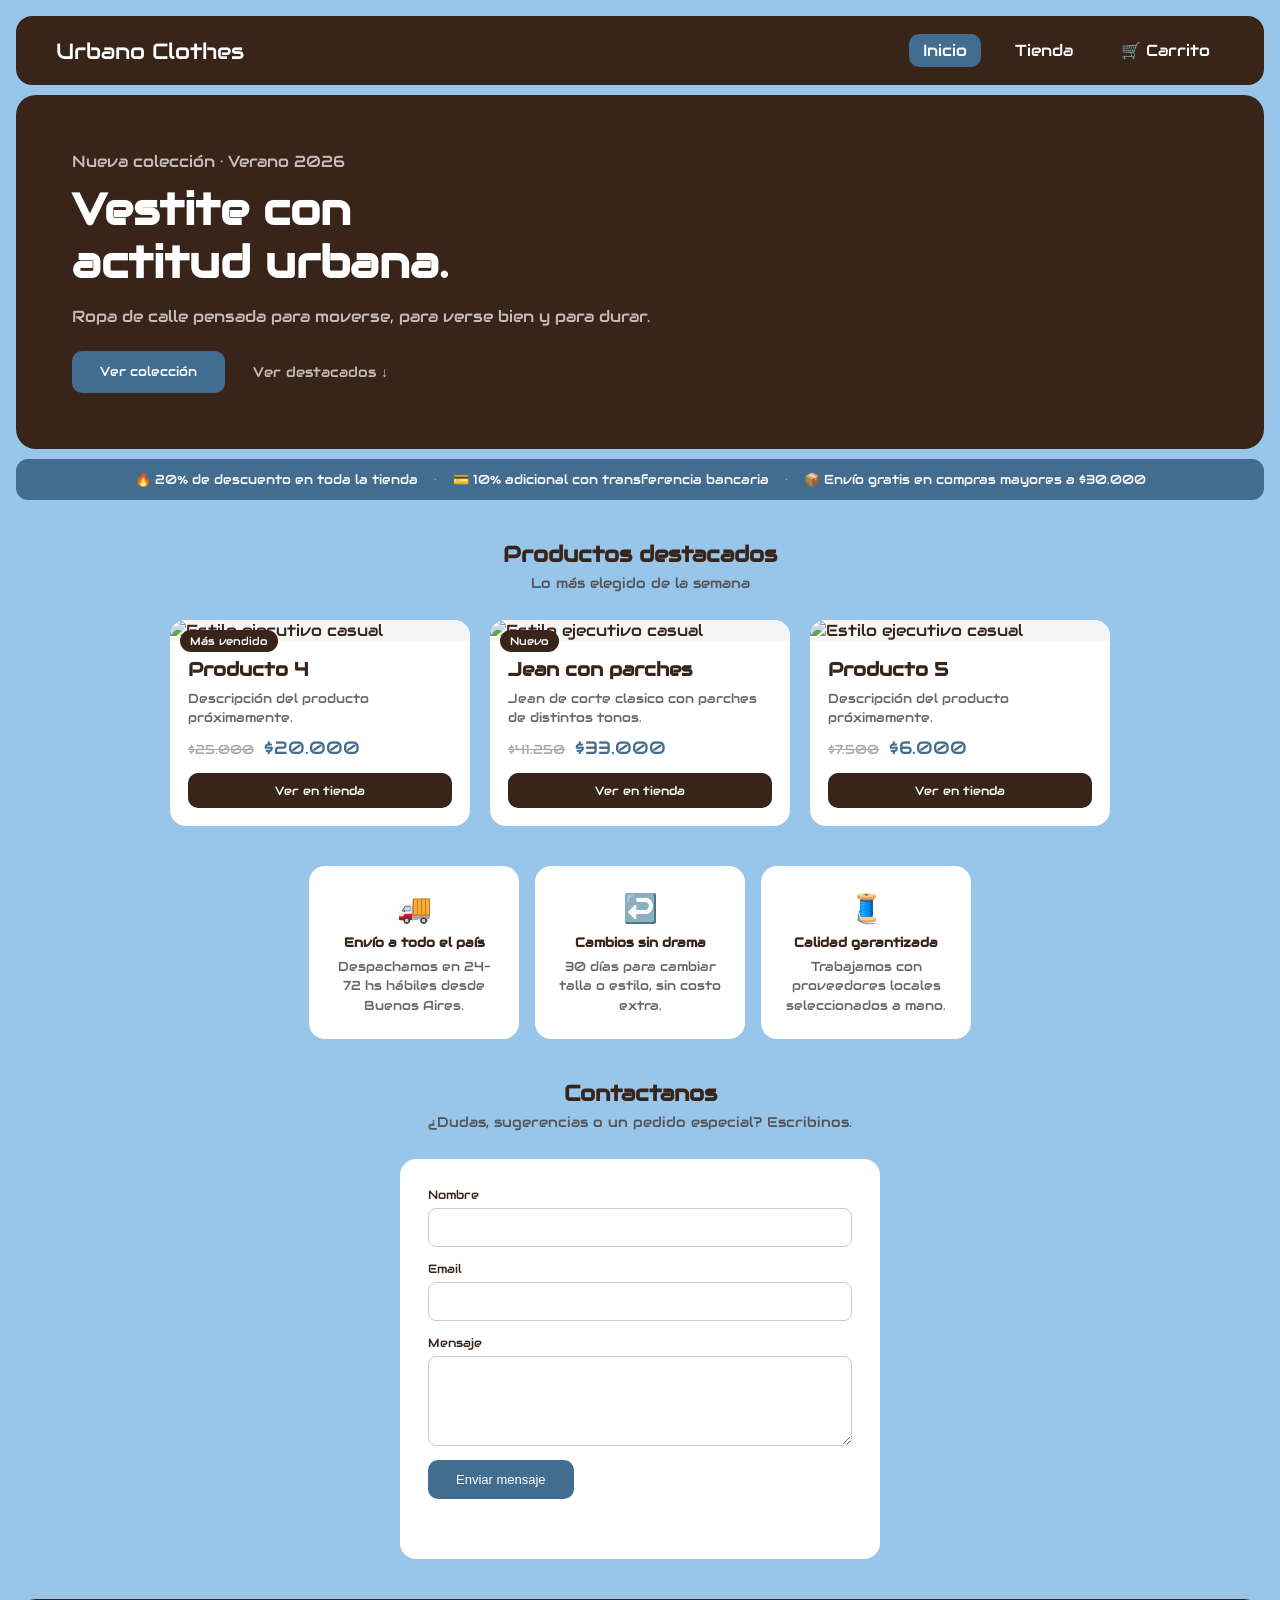
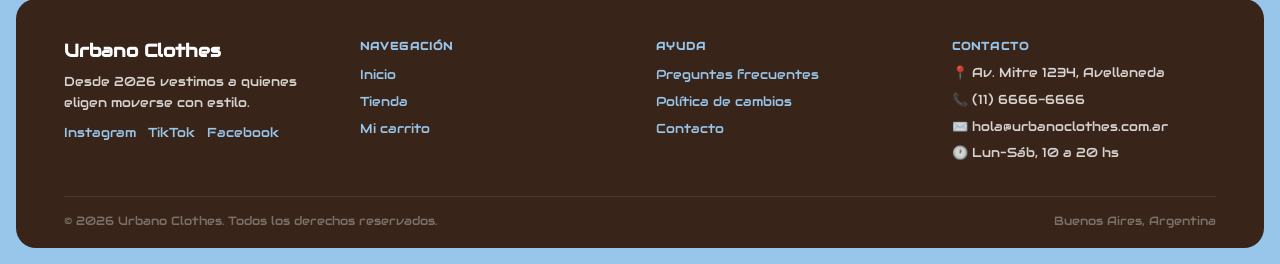
==== commit 8b22f14d: "cambie la api por una de ropa de mujer, cambie las imagenes del home" ====
--- a/index.html
+++ b/index.html
@@ -45,54 +45,54 @@
             <h2 class="seccion-titulo">Productos destacados</h2>
             <p class="seccion-subtitulo">Lo más elegido de la semana</p>
 
-            <div class="grillaProductos">
+            <div class="grillaProductos">                
 
                 <div class="producto">
-                    <div class="producto-imagen-wrapper">
-                        <img src="https://polamarketing.com/wp-content/uploads/2025/08/1.jpg" alt="Conjunto urbano negro" class="imgProducto">
-                        <span class="producto-tag">Más vendido</span>
+                <div class="producto-imagen-wrapper">
+                    <img src="https://cdn.myportfolio.com/9e133795-8958-4301-97a2-c1341f7cff46/19a964a8-b81b-498f-9e24-76b225977b68_rw_1200.png?h=a8b9256d692ed68156a3957562d11cae" alt="Estilo ejecutivo casual" class="imgProducto">
+                    <span class="producto-tag">Más vendido</span>
+                </div>
+                <div class="producto-info">
+                    <h3>Producto 4</h3>
+                    <p class="producto-descripcion">Descripción del producto próximamente.</p>
+                    <div class="producto-precio-fila">
+                        <span class="precio-tachado">$25.000</span>
+                        <span class="precio-actual">$20.000</span>
                     </div>
-                    <div class="producto-info">
-                        <h3>Conjunto urbano negro</h3>
-                        <p class="producto-descripcion">Look completo, cómodo y versátil para el día a día.</p>
-                        <div class="producto-precio-fila">
-                            <span class="precio-tachado">$22.500</span>
-                            <span class="precio-actual">$18.000</span>
-                        </div>
-                        <a href="pages/tienda.html" class="btn-ver">Ver en tienda</a>
+                    <a href="pages/tienda.html" class="btn-ver">Ver en tienda</a>
+                </div>
+            </div>
+
+                 <div class="producto">
+                <div class="producto-imagen-wrapper">
+                    <img src="https://res.cloudinary.com/select-models/image/upload/w_899,q_100,f_auto/wp-select-model/sites/2/2021/01/139471176_755001688785067_1227533285749717447_n.jpg" alt="Estilo ejecutivo casual" class="imgProducto">
+                    <span class="producto-tag">Nuevo</span>
+                </div>
+                <div class="producto-info">
+                    <h3>Jean con parches</h3>
+                    <p class="producto-descripcion">Jean de corte clasico con parches de distintos tonos.</p>
+                    <div class="producto-precio-fila">
+                        <span class="precio-tachado">$41.250</span>
+                        <span class="precio-actual">$33.000</span>
                     </div>
+                    <a href="pages/tienda.html" class="btn-ver">Ver en tienda</a>
                 </div>
+            </div>
 
-                <div class="producto">
-                    <div class="producto-imagen-wrapper">
-                        <img src="https://img.magnific.com/free-photo/two-beautiful-women-posing-camera-fashionable-clothes_132075-14007.jpg?semt=ais_hybrid&w=740&q=80" alt="Looks de verano" class="imgProducto">
-                        <span class="producto-tag nuevo">Nuevo</span>
+            <div class="producto">
+                <div class="producto-imagen-wrapper">
+                    <img src="https://cdn.myportfolio.com/9e133795-8958-4301-97a2-c1341f7cff46/2cf1fc72-2ef2-4510-ab58-66c87e383061_rw_1920.png?h=40313ec09c78f143e3d91a479aa77354" alt="Estilo ejecutivo casual" class="imgProducto">
+                </div>
+                <div class="producto-info">
+                    <h3>Producto 5</h3>
+                    <p class="producto-descripcion">Descripción del producto próximamente.</p>
+                    <div class="producto-precio-fila">
+                        <span class="precio-tachado">$7.500</span>
+                        <span class="precio-actual">$6.000</span>
                     </div>
-                    <div class="producto-info">
-                        <h3>Looks de verano</h3>
-                        <p class="producto-descripcion">Colores frescos y telas livianas para los días de calor.</p>
-                        <div class="producto-precio-fila">
-                            <span class="precio-tachado">$18.750</span>
-                            <span class="precio-actual">$15.000</span>
-                        </div>
-                        <a href="pages/tienda.html" class="btn-ver">Ver en tienda</a>
-                    </div>
+                    <a href="pages/tienda.html" class="btn-ver">Ver en tienda</a>
                 </div>
-
-                <div class="producto">
-                    <div class="producto-imagen-wrapper">
-                        <img src="https://st2.depositphotos.com/1000689/10078/i/950/depositphotos_100781626-stock-photo-fashion-business-model-in-the.jpg" alt="Estilo ejecutivo casual" class="imgProducto">
-                    </div>
-                    <div class="producto-info">
-                        <h3>Estilo ejecutivo casual</h3>
-                        <p class="producto-descripcion">Elegancia sin sacrificar comodidad, ideal para la oficina.</p>
-                        <div class="producto-precio-fila">
-                            <span class="precio-tachado">$41.250</span>
-                            <span class="precio-actual">$33.000</span>
-                        </div>
-                        <a href="pages/tienda.html" class="btn-ver">Ver en tienda</a>
-                    </div>
-                </div>
+            </div>
 
             </div>
         </section>
@@ -185,8 +185,8 @@
         </div>
     </footer>
 
-    <script src="js/carrito.js"></script>
-    <script src="js/contacto.js"></script>
+    <script src="script/carrito.js"></script>
+    <script src="script/contacto.js"></script>
 
 </body>
 </html>
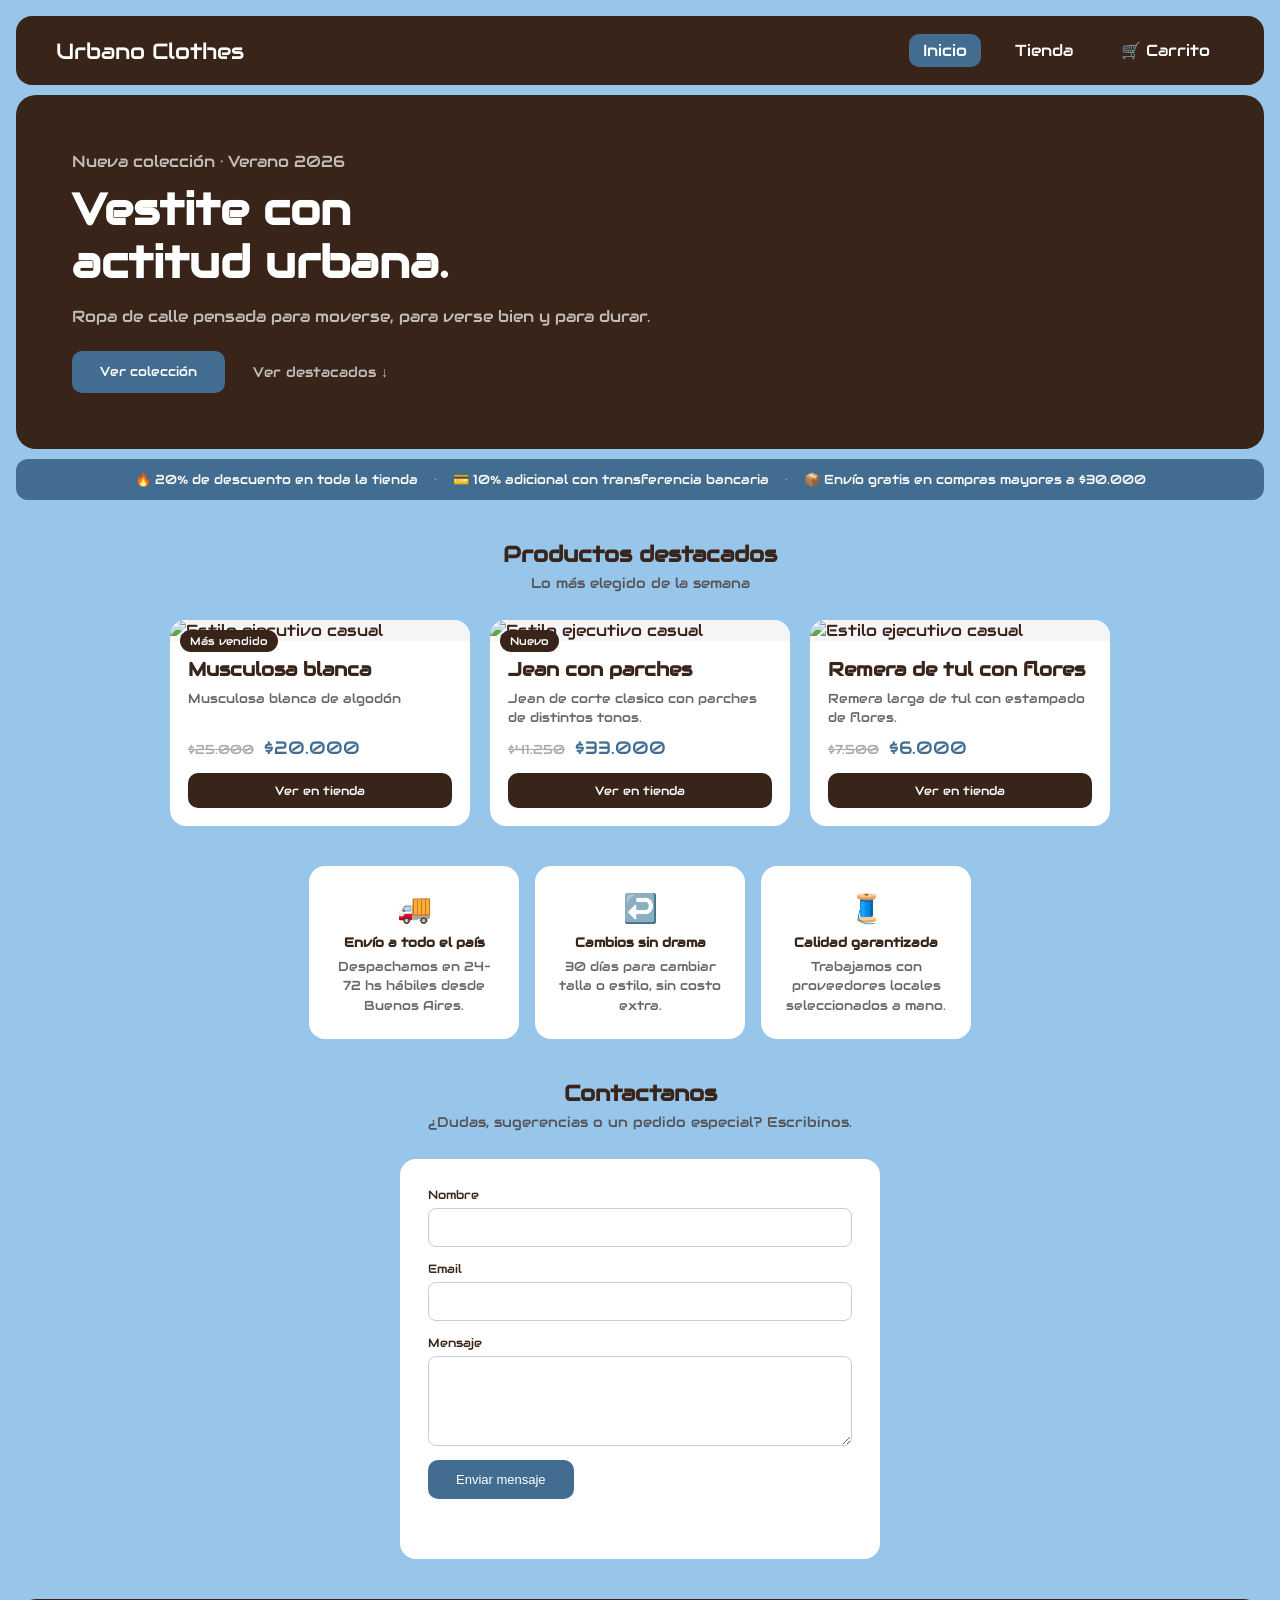
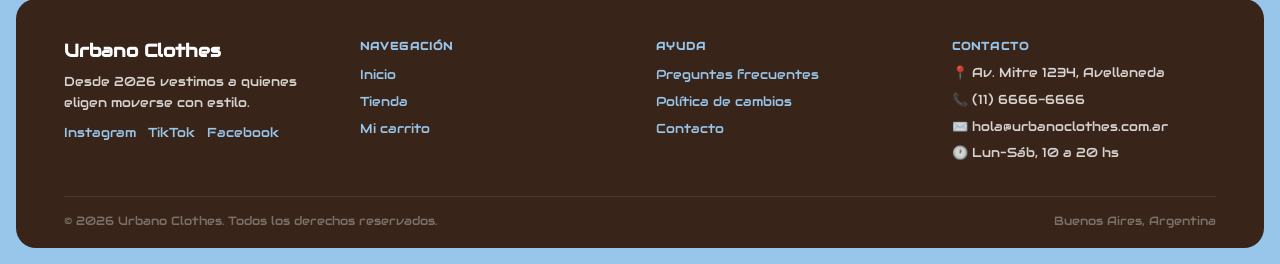
==== commit a7f4a862: "Cambie algunas cosas en el index" ====
--- a/index.html
+++ b/index.html
@@ -53,8 +53,8 @@
                     <span class="producto-tag">Más vendido</span>
                 </div>
                 <div class="producto-info">
-                    <h3>Producto 4</h3>
-                    <p class="producto-descripcion">Descripción del producto próximamente.</p>
+                    <h3>Musculosa blanca</h3>
+                    <p class="producto-descripcion">Musculosa blanca de algodón</p>
                     <div class="producto-precio-fila">
                         <span class="precio-tachado">$25.000</span>
                         <span class="precio-actual">$20.000</span>
@@ -84,8 +84,8 @@
                     <img src="https://cdn.myportfolio.com/9e133795-8958-4301-97a2-c1341f7cff46/2cf1fc72-2ef2-4510-ab58-66c87e383061_rw_1920.png?h=40313ec09c78f143e3d91a479aa77354" alt="Estilo ejecutivo casual" class="imgProducto">
                 </div>
                 <div class="producto-info">
-                    <h3>Producto 5</h3>
-                    <p class="producto-descripcion">Descripción del producto próximamente.</p>
+                    <h3>Remera de tul con flores</h3>
+                    <p class="producto-descripcion">Remera larga de tul con estampado de flores.</p>
                     <div class="producto-precio-fila">
                         <span class="precio-tachado">$7.500</span>
                         <span class="precio-actual">$6.000</span>
